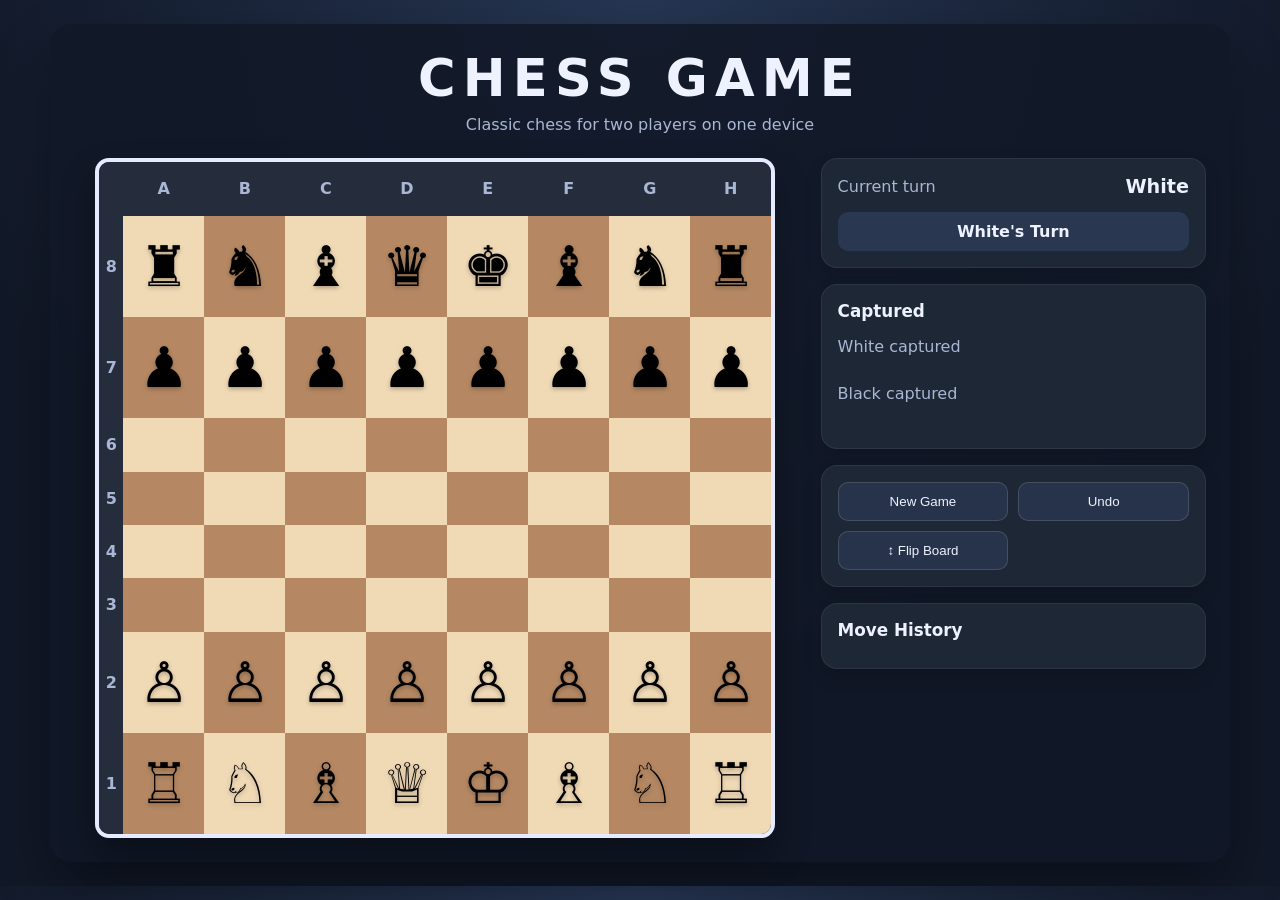
==== index.html @ b0b37e8c "Add complete interactive chess game application" ====
<!doctype html>
<html lang="en">
<head>
  <meta charset="UTF-8"><meta name="viewport" content="width=device-width,initial-scale=1">
  <title>Chess Game</title><link rel="stylesheet" href="style.css">
</head>
<body>
  <main class="app">
    <header><h1>CHESS GAME</h1><p>Classic chess for two players on one device</p></header>
    <div class="layout">
      <section><div id="board" class="board" role="grid" aria-label="Chess board"></div></section>
      <aside>
        <div class="panel status"><div><span>Current turn</span><strong id="turn">White</strong></div><div id="status">White's Turn</div></div>
        <div class="panel"><h2>Captured</h2><p>White captured <span id="whiteCaptured"></span></p><p>Black captured <span id="blackCaptured"></span></p></div>
        <div class="panel controls"><button id="newGame">New Game</button><button id="undo">Undo</button><button id="flip">↕ Flip Board</button></div>
        <div class="panel history"><h2>Move History</h2><div id="history"></div></div>
      </aside>
    </div>
  </main>
  <div id="promotion" class="modal hidden" role="dialog" aria-modal="true"><div class="dialog"><h2>Choose promotion</h2><div id="promotionChoices"></div></div></div>
  <script src="script.js"></script>
</body>
</html>
---- style.css ----
:root{--bg:#111827;--panel:#1f2937;--text:#eef2ff;--muted:#aab7d4;--light:#f0d9b5;--dark:#b58863;--accent:#819cff;--danger:#ff6680}*{box-sizing:border-box}body{margin:0;background:radial-gradient(circle at top,#263653,#111827 65%);color:var(--text);font-family:system-ui,-apple-system,Segoe UI,sans-serif}.app{width:min(1180px,calc(100% - 24px));margin:24px auto;padding:24px;background:#111827dd;border-radius:22px;box-shadow:0 24px 55px #0005}header{text-align:center;margin-bottom:24px}h1{margin:0;letter-spacing:.14em;font-size:clamp(2rem,5vw,3.2rem)}header p{color:var(--muted);margin:.45rem 0 0}.layout{display:grid;grid-template-columns:minmax(300px,1.5fr) minmax(260px,.8fr);gap:24px;align-items:start}.board{width:min(70vw,680px);aspect-ratio:1;display:grid;grid-template-columns:24px repeat(8,1fr);border:4px solid #e7ebff;border-radius:14px;overflow:hidden;margin:auto;box-shadow:0 18px 35px #0005}.label{display:flex;align-items:center;justify-content:center;background:#252d3d;color:var(--muted);font-weight:700}.square{border:0;position:relative;display:grid;place-items:center;font-size:clamp(2rem,5vw,3.5rem);cursor:pointer;transition:filter .15s,box-shadow .15s}.square.light{background:var(--light)}.square.dark{background:var(--dark)}.square:hover{filter:brightness(1.08)}.square:focus-visible,button:focus-visible{outline:3px solid #fff;outline-offset:-3px}.piece{filter:drop-shadow(0 2px 2px #0004);z-index:1}.selected{box-shadow:inset 0 0 0 5px var(--accent)}.legal:after{content:"";width:22%;height:22%;border-radius:50%;background:#58d58caa;position:absolute}.capture{box-shadow:inset 0 0 0 5px var(--danger)}aside{display:grid;gap:16px}.panel{background:#1f2937e8;border:1px solid #ffffff12;border-radius:16px;padding:16px;box-shadow:0 8px 18px #0002}.panel h2{font-size:1.05rem;margin:0 0 12px}.panel p{display:flex;justify-content:space-between;color:var(--muted)}.panel p span{color:var(--text);font-size:1.3rem;min-height:1.5em}.status>div:first-child{display:flex;justify-content:space-between;align-items:center;color:var(--muted)}.status strong{color:var(--text);font-size:1.2rem}.status>div:last-child{text-align:center;margin-top:14px;border-radius:10px;padding:10px;background:#819cff22;font-weight:700}.status.check{color:#ffd3da;background:#ff668022!important}.status.end{color:#ffe3aa;background:#d69e2e33!important}.controls{display:grid;grid-template-columns:1fr 1fr;gap:10px}.controls button{border:1px solid #fff2;background:#819cff1c;color:var(--text);padding:11px;border-radius:10px;cursor:pointer}.controls button:hover{background:#819cff38}.history{max-height:310px;overflow:auto}.move{display:grid;grid-template-columns:40px 1fr 1fr;gap:7px;margin:7px 0}.move span{padding:5px;background:#ffffff08;border-radius:6px;text-align:center}.modal{position:fixed;inset:0;background:#0009;display:grid;place-items:center;z-index:3}.hidden{display:none}.dialog{background:var(--panel);border-radius:16px;padding:22px;width:min(92vw,430px)}.dialog h2{text-align:center}.dialog>div{display:grid;grid-template-columns:1fr 1fr;gap:10px}.dialog button{padding:16px;background:#819cff22;border:1px solid #819cff66;color:var(--text);border-radius:10px;cursor:pointer;font-size:1rem}@media(max-width:850px){.layout{grid-template-columns:1fr}.board{width:min(94vw,620px)}}@media(max-width:450px){.app{margin:8px auto;padding:12px}.board{grid-template-columns:18px repeat(8,1fr)}.controls{grid-template-columns:1fr}.square{font-size:clamp(1.6rem,10vw,2.5rem)}}
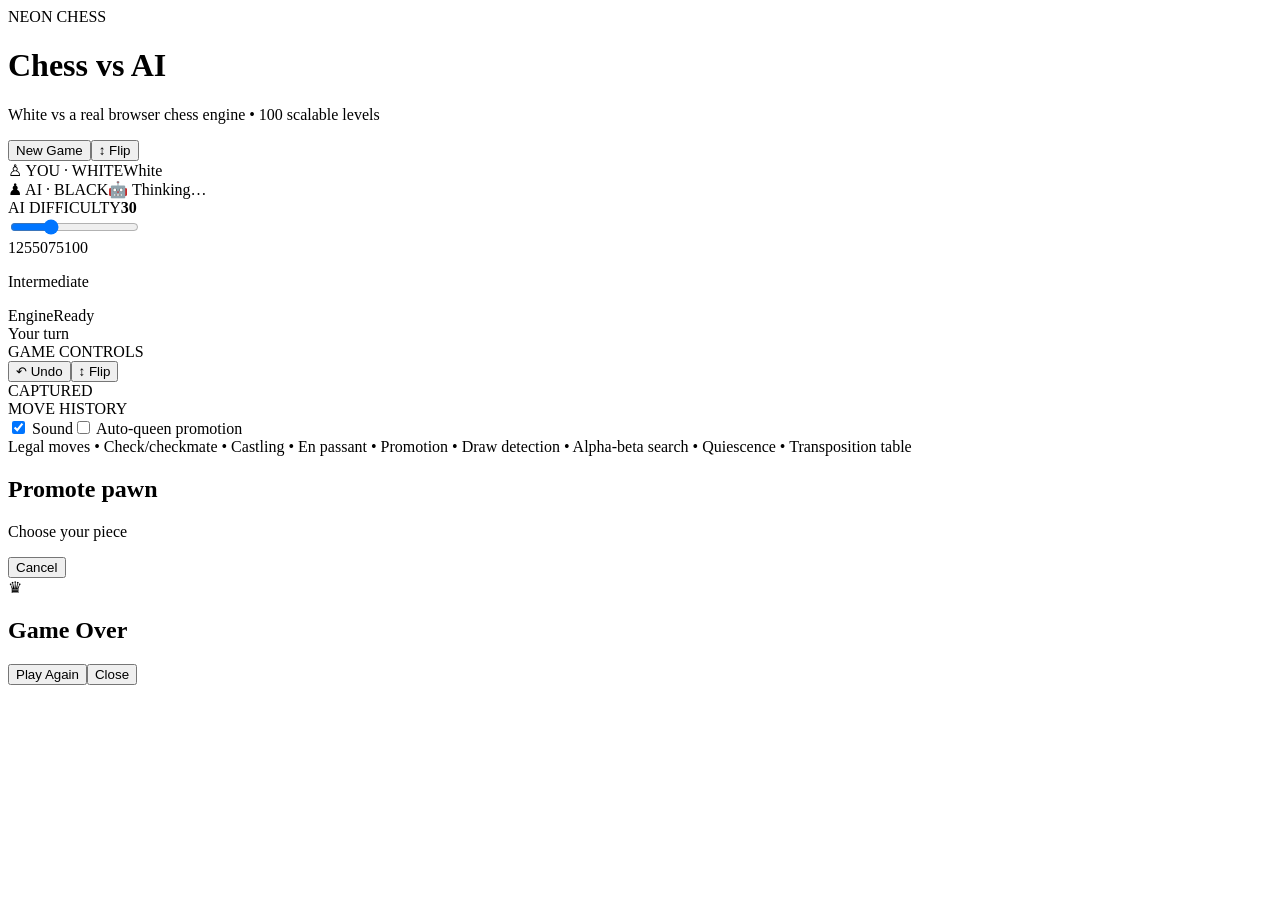
==== commit 658ff046: "Add files via upload" ====
--- a/index.html
+++ b/index.html
@@ -1,23 +1,24 @@
 <!doctype html>
-<html lang="en">
-<head>
-  <meta charset="UTF-8"><meta name="viewport" content="width=device-width,initial-scale=1">
-  <title>Chess Game</title><link rel="stylesheet" href="style.css">
-</head>
+<html lang="en"><head><meta charset="utf-8"><meta name="viewport" content="width=device-width,initial-scale=1">
+<title>Neon Chess — Chess vs AI</title><meta name="description" content="Play chess against a browser chess engine with 100 difficulty levels.">
+<link rel="stylesheet" href="css/style.css"></head>
 <body>
-  <main class="app">
-    <header><h1>CHESS GAME</h1><p>Classic chess for two players on one device</p></header>
-    <div class="layout">
-      <section><div id="board" class="board" role="grid" aria-label="Chess board"></div></section>
-      <aside>
-        <div class="panel status"><div><span>Current turn</span><strong id="turn">White</strong></div><div id="status">White's Turn</div></div>
-        <div class="panel"><h2>Captured</h2><p>White captured <span id="whiteCaptured"></span></p><p>Black captured <span id="blackCaptured"></span></p></div>
-        <div class="panel controls"><button id="newGame">New Game</button><button id="undo">Undo</button><button id="flip">↕ Flip Board</button></div>
-        <div class="panel history"><h2>Move History</h2><div id="history"></div></div>
-      </aside>
-    </div>
-  </main>
-  <div id="promotion" class="modal hidden" role="dialog" aria-modal="true"><div class="dialog"><h2>Choose promotion</h2><div id="promotionChoices"></div></div></div>
-  <script src="script.js"></script>
-</body>
-</html>
+<main class="app">
+<header class="top"><div><span class="eyebrow">NEON CHESS</span><h1>Chess vs AI</h1><p>White vs a real browser chess engine • 100 scalable levels</p></div>
+<div class="top-actions"><button id="newGame" class="primary">New Game</button><button id="flip">↕ Flip</button></div></header>
+<section class="layout">
+<div class="board-wrap"><div class="playerbar"><span>♙ YOU · WHITE</span><span id="turn">White</span></div><div id="board" class="board" aria-label="Chess board"></div><div class="ai-bar"><span>♟ AI · BLACK</span><span id="thinking" class="thinking hidden">🤖 Thinking…</span></div></div>
+<aside>
+<section class="panel difficulty"><div class="panel-title"><span>AI DIFFICULTY</span><strong id="levelValue">30</strong></div><input id="level" type="range" min="1" max="100" value="30"><div class="range-labels"><span>1</span><span>25</span><span>50</span><span>75</span><span>100</span></div><p id="difficulty">Intermediate</p><div class="engine"><span>Engine</span><span id="nodes">Ready</span></div></section>
+<section class="panel"><div class="status" id="status">Your turn</div></section>
+<section class="panel"><div class="panel-title"><span>GAME CONTROLS</span></div><div class="controls"><button id="undo">↶ Undo</button><button id="flip">↕ Flip</button></div></section>
+<section class="panel"><div class="panel-title"><span>CAPTURED</span></div><div id="captured" class="captured"></div></section>
+<section class="panel history-panel"><div class="panel-title"><span>MOVE HISTORY</span></div><div id="history" class="history"></div></section>
+<section class="panel settings"><label><input id="sound" type="checkbox" checked> Sound</label><label><input id="autoQueen" type="checkbox"> Auto-queen promotion</label></section>
+</aside></section>
+<footer>Legal moves • Check/checkmate • Castling • En passant • Promotion • Draw detection • Alpha-beta search • Quiescence • Transposition table</footer>
+</main>
+<div id="promotion" class="modal hidden"><div class="dialog"><h2>Promote pawn</h2><p>Choose your piece</p><div id="promotionChoices"></div><button id="promotionCancel" class="secondary">Cancel</button></div></div>
+<div id="gameOverlay" class="modal hidden"><div class="dialog result"><div class="result-icon">♛</div><h2 id="overlayTitle">Game Over</h2><p id="overlayText"></p><button id="playAgain" class="primary">Play Again</button><button id="closeOverlay" class="secondary">Close</button></div></div>
+<script src="js/engine.js"></script><script src="js/game.js"></script>
+</body></html>
